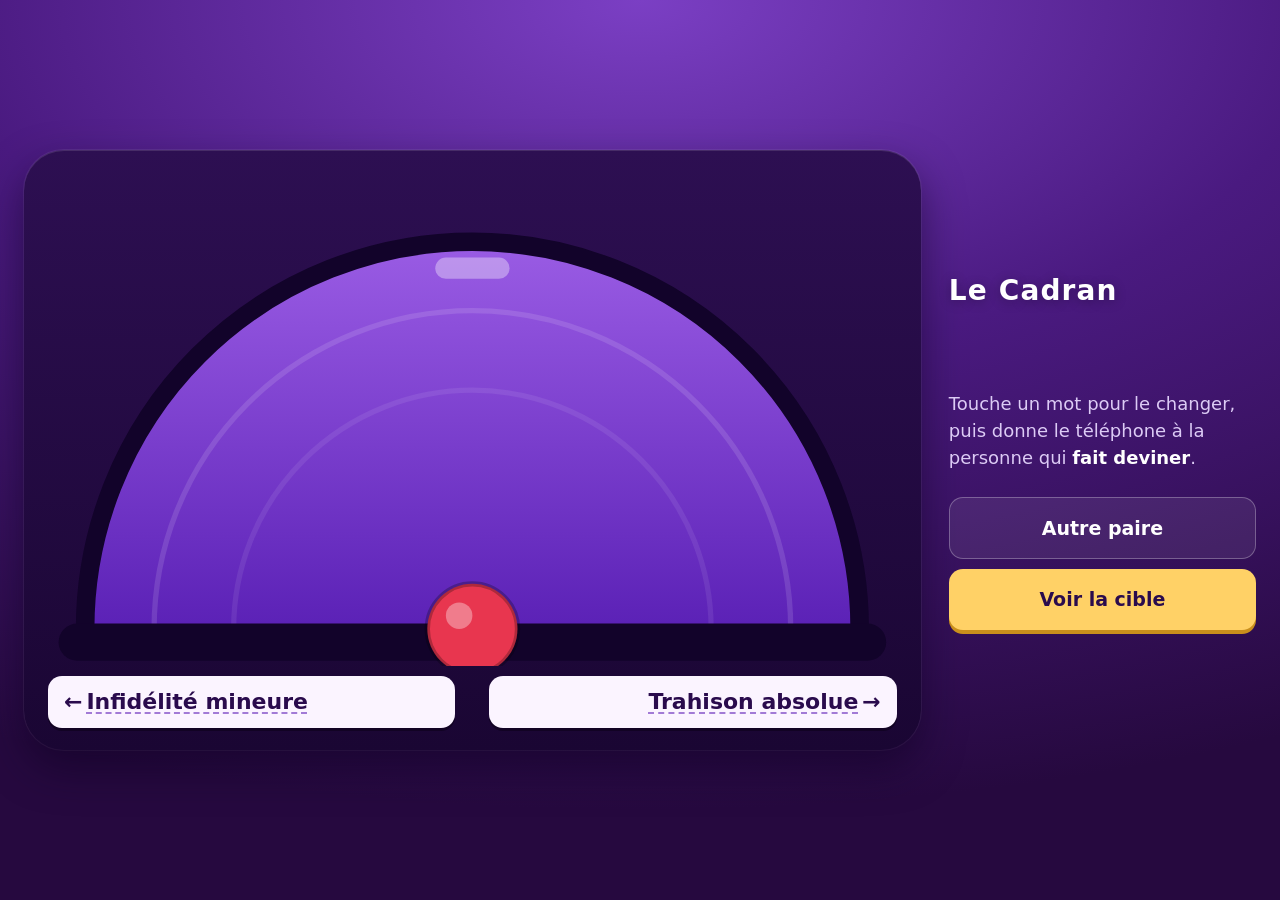
==== cadran-75ade0a53a/index.html @ 4a646d96 "Cadran: adult (18+) word pairs Co-Authored-By: Claude Opus 5.5 <noreply@anthropic.com>" ====
<!doctype html>
<html lang="fr">
<head>
<meta charset="utf-8">
<meta name="viewport" content="width=device-width, initial-scale=1, viewport-fit=cover">
<meta name="robots" content="noindex, nofollow">
<title>Le Cadran</title>
<style>
  /* thème violet fixe : c'est le plateau du jeu, pas une page de texte */
  :root {
    color-scheme: dark;
    --txt: #fff; --mute: #dccbf5; --line: rgb(255 255 255 / .28);
    --accent: #ffd166; --accent-txt: #2a0b4d;
  }
  * { box-sizing: border-box; }
  html, body { height: 100%; }
  body {
    -webkit-user-select: none; user-select: none;
    margin: 0; color: var(--txt);
    background: #3b1366 radial-gradient(120% 90% at 50% 0%, #7b3fc4 0%, #4a1a80 45%, #26093f 100%) fixed;
    font: 16px/1.5 system-ui, -apple-system, "Segoe UI", sans-serif;
  }
  main {
    max-width: 1000px; height: 100svh; margin: 0 auto; padding: 24px 16px 32px;
    display: flex; flex-direction: column; gap: 18px;
  }
  .cote { display: contents; }
  h1 { order: -1; font-size: 22px; margin: 0; letter-spacing: .04em; text-shadow: 0 2px 12px rgb(0 0 0 / .3); }
  button { font: inherit; color: inherit; }

  .boitier {
    max-width: 100%; margin: 0 auto;
    background: linear-gradient(#2d0f52, #1a0633);
    border-radius: 28px; padding: 18px 14px 14px;
    box-shadow: 0 18px 40px rgb(15 0 35 / .55), 0 0 0 1px rgb(255 255 255 / .08), inset 0 1px 0 rgb(255 255 255 / .12);
  }
  svg#cadran { display: block; width: 100%; height: auto; touch-action: none; user-select: none; -webkit-user-select: none; }
  svg#cadran.drag { cursor: grab; }
  svg#cadran.drag:active { cursor: grabbing; }
  #cadran:focus { outline: none; }
  #cadran:focus-visible #bord { stroke: #ffd166; }

  #volet {
    transform-box: view-box; transform-origin: 160px 170px;
    transition: transform .9s cubic-bezier(.6, 0, .25, 1);
  }
  #volet.ouvert { transform: rotate(-180deg); }
  #aiguille { transition: opacity .25s; }

  .resultat { font-size: 24px; font-weight: 800; text-align: center; margin: 0; line-height: 1.3; min-height: 1.3em; color: #ffd166; }
  .resultat.vide { visibility: hidden; }
  .consigne { margin: 0; text-align: center; color: var(--mute); min-height: 3em; }
  .consigne b { color: var(--txt); }

  .mots { display: flex; justify-content: space-between; gap: 10px; margin-top: 10px; }
  .mot {
    flex: 0 1 48%; min-width: 0; display: flex; align-items: center; gap: 4px; padding: 8px 10px;
    border-radius: 10px; font-weight: 800; font-size: 15px; line-height: 1.25;
    background: #fbf4ff; color: #2a0b4d; box-shadow: 0 3px 0 #120324;
  }
  .mot .champ {
    flex: 1; min-width: 0; overflow-wrap: anywhere; min-height: 1.25em;
    -webkit-user-select: text; user-select: text;
  }
  .mot.d .champ { text-align: right; }
  .mot .champ[contenteditable="plaintext-only"], .mot .champ[contenteditable="true"] {
    text-decoration: underline dashed #a27ad6 1.5px; text-underline-offset: 3px; cursor: text;
  }
  .mot .champ:focus { outline: none; text-decoration-style: solid; }

  .actions { display: flex; gap: 10px; justify-content: center; margin-top: auto; }
  .main-btn {
    border: 0; border-radius: 14px; padding: 15px 22px; cursor: pointer;
    background: var(--accent); color: var(--accent-txt); font-weight: 800; font-size: 17px;
    flex: 1 1 auto; max-width: 360px; box-shadow: 0 4px 0 #c98f1c;
  }
  .main-btn:active:not(:disabled) { transform: translateY(2px); box-shadow: 0 2px 0 #c98f1c; }
  .main-btn:disabled { opacity: .5; cursor: default; }
  .ghost {
    border: 1px solid var(--line); background: rgb(255 255 255 / .08); border-radius: 14px;
    padding: 14px 16px; cursor: pointer; font-weight: 700;
  }
  .ghost:hover { background: rgb(255 255 255 / .14); }

  @media (max-height: 560px) { main { padding-top: 10px; padding-bottom: 12px; gap: 10px; } h1 { display: none; } }

  @media (min-width: 800px) {
    main { padding-top: 32px; gap: 22px; }
    h1 { font-size: 28px; }
    .boitier { border-radius: 40px; padding: 28px 24px 22px; }
    .mot { font-size: 22px; padding: 12px 16px; border-radius: 14px; }
    .resultat { font-size: 32px; }
    .consigne { font-size: 18px; }
    .main-btn, .ghost { font-size: 19px; padding: 16px 28px; }
  }

  /* écran large et peu haut (PC, téléphone couché) : texte et boutons à côté du cadran */
  @media (min-width: 700px) and (min-aspect-ratio: 13/10) {
    main {
      max-width: 1500px; display: grid; grid-template-columns: minmax(0, 1fr) clamp(220px, 24vw, 320px);
      align-items: center; gap: 28px; padding: 20px 24px;
    }
    .cote { display: flex; flex-direction: column; gap: 18px; }
    .resultat, .consigne { text-align: left; }
    .actions { flex-direction: column; margin-top: 8px; }
    .main-btn, .ghost { max-width: none; flex: none; }
  }
  @media (min-width: 700px) and (min-aspect-ratio: 13/10) and (max-height: 560px) {
    h1 { display: none; }
    .cote { gap: 10px; }
    .consigne { min-height: 0; font-size: 15px; }
    .main-btn, .ghost { padding: 12px 16px; font-size: 16px; }
  }
</style>
</head>
<body>
<main>

  <div class="boitier">
    <svg id="cadran" viewBox="0 0 320 184" role="slider" aria-label="Aiguille du cadran"
         aria-valuemin="0" aria-valuemax="100" aria-valuenow="50">
      <defs>
        <clipPath id="haut"><rect x="0" y="0" width="320" height="170"/></clipPath>
        <radialGradient id="face" cx="50%" cy="100%" r="100%">
          <stop offset="0" stop-color="#fdf8ff"/>
          <stop offset="1" stop-color="#e6d5fb"/>
        </radialGradient>
        <linearGradient id="voletGrad" x1="0" x2="0" y1="0" y2="1">
          <stop offset="0" stop-color="#9b5de5"/>
          <stop offset="1" stop-color="#5b21b6"/>
        </linearGradient>
      </defs>

      <g clip-path="url(#haut)">
        <path d="M14 170 A146 146 0 0 1 306 170 Z" fill="url(#face)"/>
        <g id="graduations" stroke="#9d7cc9" stroke-width="1.5" stroke-linecap="round"></g>
        <g id="cible"></g>
        <g id="volet">
          <path d="M12 170 A148 148 0 0 1 308 170 Z" fill="url(#voletGrad)"/>
          <path d="M40 170 A120 120 0 0 1 280 170" fill="none" stroke="rgb(255 255 255 / .12)" stroke-width="2"/>
          <path d="M70 170 A90 90 0 0 1 250 170" fill="none" stroke="rgb(255 255 255 / .08)" stroke-width="2"/>
          <rect x="146" y="30" width="28" height="8" rx="4" fill="rgb(255 255 255 / .35)"/>
        </g>
      </g>
      <path id="bord" d="M14 170 A146 146 0 0 1 306 170" fill="none" stroke="#12032a" stroke-width="7"/>
      <rect x="4" y="168" width="312" height="14" rx="7" fill="#12032a"/>

      <g id="aiguille">
        <line x1="160" y1="170" x2="160" y2="34" stroke="#e8364f" stroke-width="5" stroke-linecap="round"/>
        <circle cx="160" cy="34" r="6" fill="#e8364f"/>
      </g>
      <circle cx="160" cy="170" r="17" fill="#e8364f"/>
      <circle cx="160" cy="170" r="17" fill="none" stroke="rgb(0 0 0 / .25)" stroke-width="2"/>
      <circle cx="155" cy="165" r="5" fill="rgb(255 255 255 / .35)"/>
    </svg>
    <div class="mots">
      <div class="mot g"><span aria-hidden="true">←</span><span class="champ" id="mot-g" role="textbox" aria-label="Mot de gauche"></span></div>
      <div class="mot d"><span class="champ" id="mot-d" role="textbox" aria-label="Mot de droite"></span><span aria-hidden="true">→</span></div>
    </div>
  </div>

  <div class="cote">
    <h1>Le Cadran</h1>
    <p class="resultat vide" id="resultat" aria-live="polite"></p>
    <p class="consigne" id="consigne"></p>
    <div class="actions" id="actions"></div>
  </div>
</main>


<script>
(() => {
  const CX = 160, CY = 170, R = 146;
  const $ = (id) => document.getElementById(id);
  const svg = $("cadran"), gCible = $("cible"), aig = $("aiguille"), volet = $("volet");
  const consigne = $("consigne"), resultat = $("resultat"), actions = $("actions");
  const DUREE_VOLET = 900;

  // angle a : 0 = tout à gauche, 180 = tout à droite
  const pt = (a, r = R) => {
    const t = (a * Math.PI) / 180;
    return [CX - r * Math.cos(t), CY - r * Math.sin(t)];
  };
  const part = (a1, a2) => {
    a1 = Math.max(0, a1); a2 = Math.min(180, a2);
    const [x1, y1] = pt(a1), [x2, y2] = pt(a2);
    return `M${CX} ${CY} L${x1.toFixed(1)} ${y1.toFixed(1)} A${R} ${R} 0 0 1 ${x2.toFixed(1)} ${y2.toFixed(1)} Z`;
  };

  let gr = "";
  for (let a = 0; a <= 180; a += 9) {
    const long = a % 45 === 0;
    const [x1, y1] = pt(a, R - (long ? 14 : 7)), [x2, y2] = pt(a, R - 2);
    gr += `<line x1="${x1.toFixed(1)}" y1="${y1.toFixed(1)}" x2="${x2.toFixed(1)}" y2="${y2.toFixed(1)}"/>`;
  }
  $("graduations").innerHTML = gr;

  let cible = 90, angle = 90, phase = "pret";

  // 5 bandes de 7° : 2 3 4 3 2
  const W = 7;
  const BANDES = [[-2.5, 2, "#ffd166"], [-1.5, 3, "#ff7aa8"], [-0.5, 4, "#6b6f76"], [0.5, 3, "#ff7aa8"], [1.5, 2, "#ffd166"]];
  function dessinerCible() {
    gCible.innerHTML = BANDES.map(([k, n, coul]) => {
      const a1 = cible + k * W, mid = a1 + W / 2;
      const [x, y] = pt(mid, R - 22);
      return `<path d="${part(a1, a1 + W)}" fill="${coul}" stroke="#fdf8ff" stroke-width=".8"/>
        <text x="${x.toFixed(1)}" y="${y.toFixed(1)}" transform="rotate(${(mid - 90).toFixed(1)} ${x.toFixed(1)} ${y.toFixed(1)})"
          text-anchor="middle" dominant-baseline="central" fill="#fff" font-size="13" font-weight="800"
          font-family="system-ui, sans-serif">${n}</text>`;
    }).join("");
  }

  const ouvrir = () => volet.classList.add("ouvert");
  const fermer = () => volet.classList.remove("ouvert");

  function placerAiguille(a) {
    angle = Math.max(0, Math.min(180, a));
    aig.setAttribute("transform", `rotate(${angle - 90} ${CX} ${CY})`);
    svg.setAttribute("aria-valuenow", Math.round((angle / 180) * 100));
  }
  const montrerAiguille = (v) => { aig.style.opacity = v ? 1 : 0; };

  // paires pour adultes (18+)
  const PAIRES = [
    ["Pas sexy du tout", "Ultra sexy"],
    ["Tue-l'amour", "Très excitant"],
    ["Soirée sage", "Soirée qui dégénère"],
    ["Sobre", "Complètement bourré"],
    ["Premier date raté", "Premier date parfait"],
    ["Ok au premier rendez-vous", "Jamais au premier rendez-vous"],
    ["Vanille", "Très coquin"],
    ["Honteux", "Assumé"],
    ["Red flag", "Green flag"],
    ["Plan d'un soir", "Relation sérieuse"],
    ["Ex à oublier", "Ex à recontacter"],
    ["Gênant au lit", "Talent caché au lit"],
    ["Se dit à sa mère", "Ne se dit jamais à sa mère"],
    ["Vrai pour tout le monde", "Fantasme bizarre"],
    ["Mauvaise gueule de bois", "Gueule de bois légère"],
    ["Alcool de lâche", "Alcool de guerrier"],
    ["Message à 3 h : mauvaise idée", "Message à 3 h : bonne idée"],
    ["Péché mignon", "Péché mortel"],
    ["Romantique", "Pervers"],
    ["Pas jaloux", "Jaloux maladif"],
    ["Nude ratée", "Nude réussie"],
    ["Vacances entre potes sages", "Vacances entre potes interdites aux parents"],
    ["Légal", "Illégal"],
    ["Pardonnable", "Impardonnable"],
    ["Infidélité mineure", "Trahison absolue"],
    ["Phrase de drague nulle", "Phrase de drague qui marche"],
    ["Sexy chez une femme", "Sexy chez un homme"],
    ["Turn-off", "Turn-on"],
    ["Tenue de soirée sage", "Tenue de soirée osée"],
    ["Ça se fait en public", "Ça se fait en privé"],
    ["Gros mot léger", "Pire insulte"],
    ["Secret à garder", "Secret à balancer"],
    ["Fierté de soirée", "Honte de soirée"],
    ["Mauvais coup", "Coup de l'année"],
    ["Signe qu'il/elle te kiffe", "Signe qu'il/elle s'en fout"],
    ["Sujet tabou", "Sujet normal"],
    ["Parfait pour un date", "À fuir pour un date"],
    ["Pas cher en soirée", "Ruine en soirée"],
    ["Odeur sexy", "Odeur tue-l'amour"],
    ["Fantasme courant", "Fantasme rare"],
    ["Bon pour le couple", "Détruit le couple"],
    ["Appli de rencontre : swipe gauche", "Swipe droite direct"],
    ["Mauvais baiser", "Baiser parfait"],
    ["Normal à 30 ans", "Inquiétant à 30 ans"],
    ["Ce que tu avoues", "Ce que tu nies jusqu'à la mort"],
    ["Calme au réveil", "Réveil après la soirée du siècle"],
    ["Cringe", "Charismatique"],
    ["Excuse bidon", "Excuse crédible"],
    ["Fête de famille", "Afterparty"],
    ["Tu peux le montrer à ton boss", "Tu supprimes ton historique"],
    ["Démon intérieur sage", "Démon intérieur déchaîné"],
    ["Chanson pour danser collé", "Chanson tue-l'ambiance"],
    ["Rupture propre", "Rupture catastrophique"],
    ["Coup d'un soir regretté", "Coup d'un soir assumé"],
  ];

  // "plaintext-only" évite le collage de mise en forme ; repli sur "true" sinon
  const editable = (() => { const t = document.createElement("span"); t.contentEditable = "plaintext-only"; return t.contentEditable === "plaintext-only" ? "plaintext-only" : "true"; })();
  for (const m of [document.getElementById("mot-g"), document.getElementById("mot-d")]) {
    m.addEventListener("keydown", (e) => { if (e.key === "Enter") { e.preventDefault(); m.blur(); } });
    m.addEventListener("input", () => { if (m.textContent.length > 40) m.textContent = m.textContent.slice(0, 40); });
  }
  let paquet = [];
  function nouvellePaire() {
    if (!paquet.length) paquet = shuffle(PAIRES.map((_, i) => i));
    const [a, b] = PAIRES[paquet.pop()];
    $("mot-g").textContent = a;
    $("mot-d").textContent = b;
    if (typeof ajuster === "function") ajuster();
  }
  function shuffle(t) {
    for (let i = t.length - 1; i > 0; i--) { const j = Math.floor(Math.random() * (i + 1)); [t[i], t[j]] = [t[j], t[i]]; }
    return t;
  }

  function bouton(txt, fn, cls = "main-btn", garder = false) {
    const b = document.createElement("button");
    b.className = cls; b.textContent = txt;
    b.onclick = () => { if (!garder) b.disabled = true; fn(); };
    actions.appendChild(b);
  }

  function aller(p) {
    phase = p;
    actions.innerHTML = "";
    resultat.classList.add("vide");
    svg.classList.toggle("drag", p === "devine");
    svg.tabIndex = p === "devine" ? 0 : -1;

    for (const m of [$("mot-g"), $("mot-d")]) {
      if (p === "pret") m.setAttribute("contenteditable", editable);
      else { m.removeAttribute("contenteditable"); m.blur(); }
    }
    if (p === "pret") {
      fermer(); montrerAiguille(false);
      gCible.innerHTML = "";
      consigne.innerHTML = "Touche un mot pour le changer, puis donne le téléphone à la personne qui <b>fait deviner</b>.";
      bouton("Autre paire", nouvellePaire, "ghost", true);
      bouton("Voir la cible", () => {
        cible = 2.5 * W + Math.random() * (180 - 5 * W);
        dessinerCible();
        aller("cible");
        ouvrir();
      });
    }

    if (p === "cible") {
      montrerAiguille(false);
      consigne.innerHTML = "Mémorise la cible et prépare <b>ton indice</b>.";
      bouton("Fermer le cadran", () => {
        placerAiguille(90);
        aller("devine");
      });
    }

    if (p === "devine") {
      fermer(); montrerAiguille(true);
      setTimeout(() => { if (phase === "devine") gCible.innerHTML = ""; }, DUREE_VOLET);
      consigne.innerHTML = "Discutez, puis <b>tournez l'aiguille</b> vers la cible.";
      bouton("Révéler", () => {
        dessinerCible();
        ouvrir();
        setTimeout(() => aller("revele"), DUREE_VOLET);
      });
    }

    if (p === "revele") {
      montrerAiguille(true);
      const ecart = Math.abs(angle - cible);
      resultat.textContent =
        ecart <= W / 2 ? "4 — en plein dans le mille !" :
        ecart <= 1.5 * W ? "3 — tout près !" :
        ecart <= 2.5 * W ? "2 — dans la zone" : "Raté";
      resultat.classList.remove("vide");
      consigne.innerHTML = cible > angle + W / 2 ? "La cible était plus à droite." :
                           cible < angle - W / 2 ? "La cible était plus à gauche." : "";
      bouton("Manche suivante", () => {
        nouvellePaire();
        fermer(); montrerAiguille(false);
        setTimeout(() => aller("pret"), DUREE_VOLET);
      });
    }
  }

  // ---- tourner l'aiguille ----
  function angleDepuis(e) {
    const r = svg.getBoundingClientRect();
    const x = ((e.clientX - r.left) / r.width) * 320;
    const y = ((e.clientY - r.top) / r.height) * 184;
    const dx = x - CX, dy = CY - y;
    if (dy <= 0) return dx < 0 ? 0 : 180;
    return (Math.atan2(dy, -dx) * 180) / Math.PI;
  }
  let tire = false;
  svg.addEventListener("pointerdown", (e) => {
    if (phase !== "devine") return;
    tire = true; svg.setPointerCapture(e.pointerId);
    placerAiguille(angleDepuis(e));
  });
  svg.addEventListener("pointermove", (e) => { if (tire) placerAiguille(angleDepuis(e)); });
  const lacher = () => { tire = false; };
  svg.addEventListener("pointerup", lacher);
  svg.addEventListener("pointercancel", lacher);
  svg.addEventListener("keydown", (e) => {
    if (phase !== "devine") return;
    const pas = e.shiftKey ? 10 : 2;
    if (e.key === "ArrowLeft" || e.key === "ArrowDown") { placerAiguille(angle - pas); e.preventDefault(); }
    if (e.key === "ArrowRight" || e.key === "ArrowUp") { placerAiguille(angle + pas); e.preventDefault(); }
  });

  // le cadran prend toute la place restante, sans jamais faire défiler la page
  const main = document.querySelector("main"), boitier = document.querySelector(".boitier");
  function ajuster() {
    svg.style.width = "0px"; svg.style.height = "0px"; main.style.height = "auto";
    const ms = getComputedStyle(main), cs = getComputedStyle(boitier);
    const padX = parseFloat(cs.paddingLeft) + parseFloat(cs.paddingRight);
    const cote = ms.display === "grid";
    // hauteur prise par tout sauf le dessin
    const fixe = cote ? boitier.offsetHeight + parseFloat(ms.paddingTop) + parseFloat(ms.paddingBottom) : main.scrollHeight;
    main.style.height = "";
    const colonne = cote ? parseFloat(ms.gridTemplateColumns) : main.clientWidth - parseFloat(ms.paddingLeft) - parseFloat(ms.paddingRight);
    const largeurMax = colonne - padX;
    const hauteurLibre = window.innerHeight - fixe;
    const w = Math.max(160, Math.min(largeurMax, (hauteurLibre * 320) / 184));
    svg.style.width = w + "px"; svg.style.height = (w * 184) / 320 + "px";
  }
  window.addEventListener("resize", ajuster);
  for (const m of [$("mot-g"), $("mot-d")]) m.addEventListener("input", ajuster);

  placerAiguille(90);
  nouvellePaire();
  aller("pret");
  ajuster();
  if (document.fonts) document.fonts.ready.then(ajuster);
})();
</script>
</body>
</html>
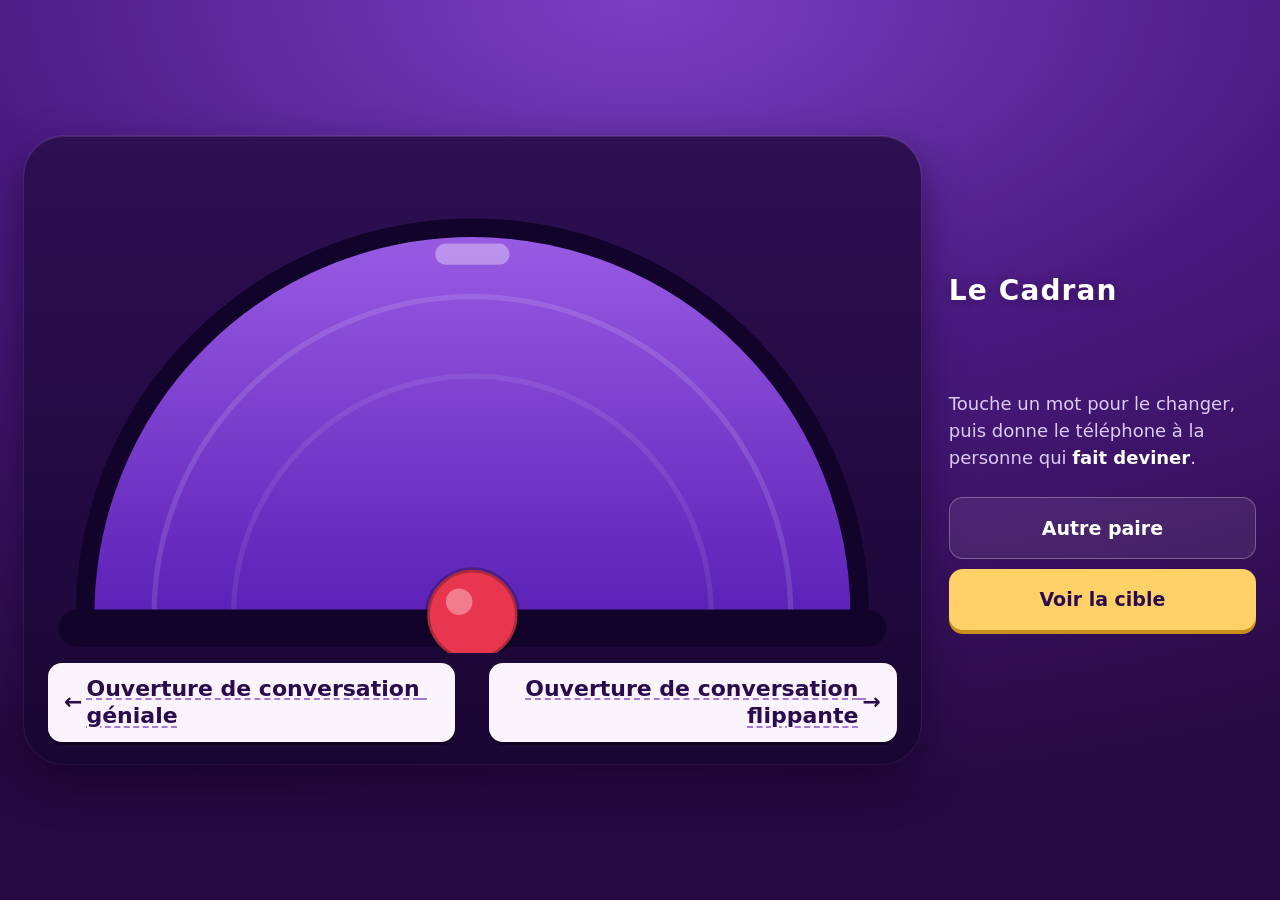
==== commit 8b2f35bb: "Cadran: ~100 more 18+ word pairs Co-Authored-By: Claude Opus 5.5 <noreply@anthropic.com>" ====
--- a/cadran-75ade0a53a/index.html
+++ b/cadran-75ade0a53a/index.html
@@ -277,6 +277,104 @@
     ["Chanson pour danser collé", "Chanson tue-l'ambiance"],
     ["Rupture propre", "Rupture catastrophique"],
     ["Coup d'un soir regretté", "Coup d'un soir assumé"],
+    ["Pas bourré", "Bourré au point de pleurer"],
+    ["Shot facile à boire", "Shot qui brûle l'âme"],
+    ["Soirée qui finit à 23 h", "Soirée qui finit au petit-déj"],
+    ["Bisou sur la joue", "Galoche monumentale"],
+    ["Flirt innocent", "Drague lourde"],
+    ["Tenue de nuit tue-l'amour", "Lingerie de compétition"],
+    ["Position facile", "Position de contorsionniste"],
+    ["Préliminaires zappés", "Préliminaires d'une heure"],
+    ["Rapide", "Marathon"],
+    ["Bruyant au lit", "Silencieux au lit"],
+    ["Endroit normal pour le faire", "Endroit très risqué pour le faire"],
+    ["Jouet coquin basique", "Jouet coquin intimidant"],
+    ["Plan à trois : jamais", "Plan à trois : pourquoi pas"],
+    ["Sexto raté", "Sexto de génie"],
+    ["Ça m'excite", "Ça me dégoûte"],
+    ["Fantasme avouable", "Fantasme inavouable"],
+    ["Prénom sexy", "Prénom tue-l'amour"],
+    ["Métier sexy", "Métier pas sexy"],
+    ["Accent sexy", "Accent tue-l'amour"],
+    ["Partie du corps sexy", "Partie du corps pas sexy"],
+    ["Coup de foudre", "Coup d'un soir"],
+    ["Âge idéal pour se caser", "Âge où c'est trop tard"],
+    ["Rencard au resto", "Rencard Netflix and chill"],
+    ["Ghosting acceptable", "Ghosting impardonnable"],
+    ["Situationship", "Couple officiel"],
+    ["Ex qu'on recroise avec plaisir", "Ex qu'on fuit en courant"],
+    ["Mensonge pieux", "Gros mytho"],
+    ["Raison de rompre valable", "Raison de rompre ridicule"],
+    ["Cadeau de couple nul", "Cadeau de couple parfait"],
+    ["Belle-famille de rêve", "Belle-famille cauchemar"],
+    ["Dispute de couple futile", "Dispute de couple grave"],
+    ["Petite jalousie", "Crise de jalousie"],
+    ["Mot doux mignon", "Surnom gênant"],
+    ["Couple fusionnel", "Couple libre"],
+    ["Swipe par ennui", "Swipe par désespoir"],
+    ["Bio Tinder réussie", "Bio Tinder catastrophique"],
+    ["Photo de profil honnête", "Photo de profil mensongère"],
+    ["Ouverture de conversation géniale", "Ouverture de conversation flippante"],
+    ["Cocktail de fille", "Cocktail de bonhomme"],
+    ["Vin de qualité", "Vin de pique-nique"],
+    ["Bière légère", "Bière qui assomme"],
+    ["Jeu à boire gentil", "Jeu à boire violent"],
+    ["Boîte de nuit chic", "Boîte de nuit glauque"],
+    ["Danseur de soirée nul", "Roi de la piste"],
+    ["Karaoké honorable", "Karaoké humiliant"],
+    ["Photo de soirée flatteuse", "Photo de soirée à supprimer"],
+    ["Story à poster", "Story à ne jamais poster"],
+    ["Retour de soirée digne", "Retour de soirée en rampant"],
+    ["Malaise léger", "Malaise sur 10 ans"],
+    ["Excuse pour rentrer tôt", "Excuse pour ne pas rentrer"],
+    ["Lendemain productif", "Lendemain sur le canapé"],
+    ["Vomir : jamais", "Vomir : déjà fait en soirée"],
+    ["Petit joint", "Grosse bêtise"],
+    ["Illégal mais drôle", "Illégal et grave"],
+    ["Amende méritée", "Amende injuste"],
+    ["Bêtise d'ado", "Crime de guerre"],
+    ["Honte publique", "Honte privée"],
+    ["Secret de couple", "Secret de famille"],
+    ["Ce qu'on fait en vacances", "Ce qu'on dit aux parents"],
+    ["Délire entre potes", "Délire qui tourne mal"],
+    ["Pote de confiance", "Pote balance"],
+    ["Soirée pyjama", "Soirée open bar"],
+    ["Enterrement de vie de garçon sage", "EVG légendaire"],
+    ["EVJF mignon", "EVJF interdit"],
+    ["Mariage ennuyeux", "Mariage qui part en vrille"],
+    ["Rumeur crédible", "Rumeur absurde"],
+    ["Ragot inoffensif", "Ragot qui détruit des vies"],
+    ["Collègue sexy", "Collègue tue-l'amour"],
+    ["Pot de départ sage", "Pot de départ scandaleux"],
+    ["Message à son boss ok", "Message à son boss = démission"],
+    ["Historique de recherche normal", "Historique à brûler"],
+    ["Film à regarder en couple", "Film à regarder seul la nuit"],
+    ["Scène de film gênante en famille", "Scène de film ok en famille"],
+    ["Série romantique", "Série trash"],
+    ["Chanson sexy", "Chanson ridicule"],
+    ["Musique pour l'ambiance", "Musique qui casse tout"],
+    ["Odeur de lendemain", "Parfum de séduction"],
+    ["Défaut mignon", "Défaut rédhibitoire"],
+    ["Manie charmante", "Manie insupportable"],
+    ["Habitude sale", "Habitude saine"],
+    ["Péché acceptable", "Péché capital"],
+    ["Coupable", "Innocent"],
+    ["Plaisir coupable léger", "Plaisir coupable énorme"],
+    ["Ça passe à 20 ans", "Ça passe plus à 40 ans"],
+    ["Crise de la quarantaine légère", "Crise de la quarantaine totale"],
+    ["Conseil de mamie", "Conseil de pote bourré"],
+    ["Idée de 2 h du matin géniale", "Idée de 2 h du matin regrettable"],
+    ["Tatouage assumé", "Tatouage regretté"],
+    ["Piercing discret", "Piercing audacieux"],
+    ["Selfie miroir classe", "Selfie miroir gênant"],
+    ["Blague de beauf", "Humour raffiné"],
+    ["Blague de cul drôle", "Blague de cul lourde"],
+    ["Insulte affectueuse", "Insulte qui fait mal"],
+    ["Excuse sincère", "Excuse bidon de lendemain"],
+    ["Rendez-vous chez les beaux-parents réussi", "Rendez-vous chez les beaux-parents raté"],
+    ["Strip-poker : jamais", "Strip-poker : toujours partant"],
+    ["Action ou vérité soft", "Action ou vérité hardcore"],
+    ["Je n'ai jamais… facile", "Je n'ai jamais… gênant"],
   ];
 
   // "plaintext-only" évite le collage de mise en forme ; repli sur "true" sinon
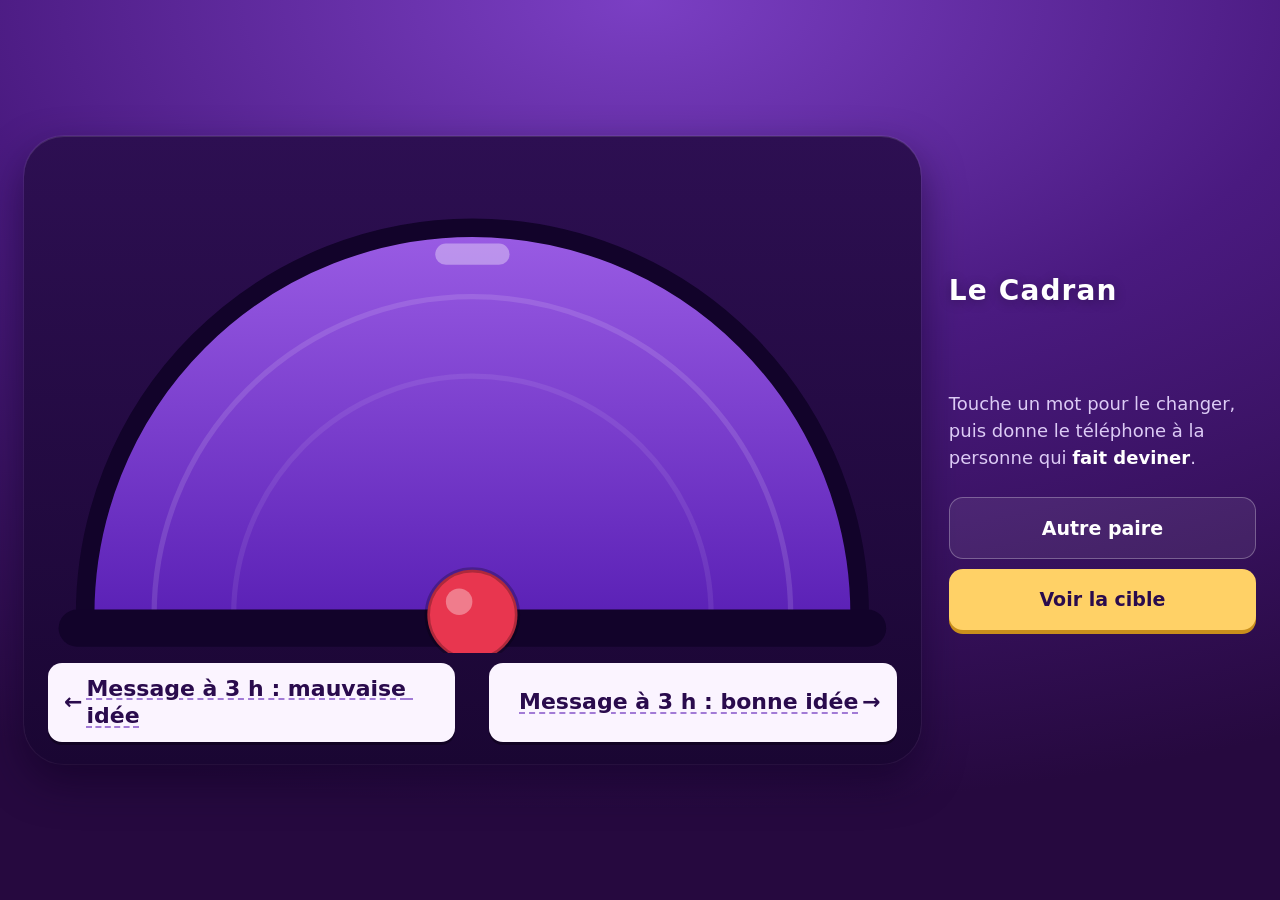
==== commit b4b15bf4: "Cadran: drop weak/party-aftermath word pairs Co-Authored-By: Claude Opus 5.5 <noreply@anthropic.com>" ====
--- a/cadran-75ade0a53a/index.html
+++ b/cadran-75ade0a53a/index.html
@@ -225,7 +225,6 @@
   const PAIRES = [
     ["Pas sexy du tout", "Ultra sexy"],
     ["Tue-l'amour", "Très excitant"],
-    ["Soirée sage", "Soirée qui dégénère"],
     ["Sobre", "Complètement bourré"],
     ["Premier date raté", "Premier date parfait"],
     ["Ok au premier rendez-vous", "Jamais au premier rendez-vous"],
@@ -236,50 +235,32 @@
     ["Ex à oublier", "Ex à recontacter"],
     ["Gênant au lit", "Talent caché au lit"],
     ["Se dit à sa mère", "Ne se dit jamais à sa mère"],
-    ["Vrai pour tout le monde", "Fantasme bizarre"],
-    ["Mauvaise gueule de bois", "Gueule de bois légère"],
-    ["Alcool de lâche", "Alcool de guerrier"],
     ["Message à 3 h : mauvaise idée", "Message à 3 h : bonne idée"],
     ["Péché mignon", "Péché mortel"],
     ["Romantique", "Pervers"],
     ["Pas jaloux", "Jaloux maladif"],
     ["Nude ratée", "Nude réussie"],
-    ["Vacances entre potes sages", "Vacances entre potes interdites aux parents"],
     ["Légal", "Illégal"],
     ["Pardonnable", "Impardonnable"],
     ["Infidélité mineure", "Trahison absolue"],
     ["Phrase de drague nulle", "Phrase de drague qui marche"],
-    ["Sexy chez une femme", "Sexy chez un homme"],
     ["Turn-off", "Turn-on"],
     ["Tenue de soirée sage", "Tenue de soirée osée"],
     ["Ça se fait en public", "Ça se fait en privé"],
-    ["Gros mot léger", "Pire insulte"],
     ["Secret à garder", "Secret à balancer"],
-    ["Fierté de soirée", "Honte de soirée"],
     ["Mauvais coup", "Coup de l'année"],
     ["Signe qu'il/elle te kiffe", "Signe qu'il/elle s'en fout"],
     ["Sujet tabou", "Sujet normal"],
     ["Parfait pour un date", "À fuir pour un date"],
-    ["Pas cher en soirée", "Ruine en soirée"],
     ["Odeur sexy", "Odeur tue-l'amour"],
     ["Fantasme courant", "Fantasme rare"],
     ["Bon pour le couple", "Détruit le couple"],
     ["Appli de rencontre : swipe gauche", "Swipe droite direct"],
     ["Mauvais baiser", "Baiser parfait"],
     ["Normal à 30 ans", "Inquiétant à 30 ans"],
-    ["Ce que tu avoues", "Ce que tu nies jusqu'à la mort"],
-    ["Calme au réveil", "Réveil après la soirée du siècle"],
     ["Cringe", "Charismatique"],
     ["Excuse bidon", "Excuse crédible"],
-    ["Fête de famille", "Afterparty"],
-    ["Tu peux le montrer à ton boss", "Tu supprimes ton historique"],
-    ["Démon intérieur sage", "Démon intérieur déchaîné"],
-    ["Chanson pour danser collé", "Chanson tue-l'ambiance"],
     ["Rupture propre", "Rupture catastrophique"],
-    ["Coup d'un soir regretté", "Coup d'un soir assumé"],
-    ["Pas bourré", "Bourré au point de pleurer"],
-    ["Shot facile à boire", "Shot qui brûle l'âme"],
-    ["Soirée qui finit à 23 h", "Soirée qui finit au petit-déj"],
     ["Bisou sur la joue", "Galoche monumentale"],
     ["Flirt innocent", "Drague lourde"],
     ["Tenue de nuit tue-l'amour", "Lingerie de compétition"],
@@ -297,7 +278,6 @@
     ["Métier sexy", "Métier pas sexy"],
     ["Accent sexy", "Accent tue-l'amour"],
     ["Partie du corps sexy", "Partie du corps pas sexy"],
-    ["Coup de foudre", "Coup d'un soir"],
     ["Âge idéal pour se caser", "Âge où c'est trop tard"],
     ["Rencard au resto", "Rencard Netflix and chill"],
     ["Ghosting acceptable", "Ghosting impardonnable"],
@@ -311,70 +291,34 @@
     ["Petite jalousie", "Crise de jalousie"],
     ["Mot doux mignon", "Surnom gênant"],
     ["Couple fusionnel", "Couple libre"],
-    ["Swipe par ennui", "Swipe par désespoir"],
     ["Bio Tinder réussie", "Bio Tinder catastrophique"],
     ["Photo de profil honnête", "Photo de profil mensongère"],
     ["Ouverture de conversation géniale", "Ouverture de conversation flippante"],
-    ["Cocktail de fille", "Cocktail de bonhomme"],
-    ["Vin de qualité", "Vin de pique-nique"],
-    ["Bière légère", "Bière qui assomme"],
-    ["Jeu à boire gentil", "Jeu à boire violent"],
-    ["Boîte de nuit chic", "Boîte de nuit glauque"],
-    ["Danseur de soirée nul", "Roi de la piste"],
-    ["Karaoké honorable", "Karaoké humiliant"],
-    ["Photo de soirée flatteuse", "Photo de soirée à supprimer"],
     ["Story à poster", "Story à ne jamais poster"],
-    ["Retour de soirée digne", "Retour de soirée en rampant"],
     ["Malaise léger", "Malaise sur 10 ans"],
-    ["Excuse pour rentrer tôt", "Excuse pour ne pas rentrer"],
-    ["Lendemain productif", "Lendemain sur le canapé"],
-    ["Vomir : jamais", "Vomir : déjà fait en soirée"],
-    ["Petit joint", "Grosse bêtise"],
-    ["Illégal mais drôle", "Illégal et grave"],
     ["Amende méritée", "Amende injuste"],
     ["Bêtise d'ado", "Crime de guerre"],
-    ["Honte publique", "Honte privée"],
-    ["Secret de couple", "Secret de famille"],
-    ["Ce qu'on fait en vacances", "Ce qu'on dit aux parents"],
-    ["Délire entre potes", "Délire qui tourne mal"],
     ["Pote de confiance", "Pote balance"],
-    ["Soirée pyjama", "Soirée open bar"],
-    ["Enterrement de vie de garçon sage", "EVG légendaire"],
-    ["EVJF mignon", "EVJF interdit"],
-    ["Mariage ennuyeux", "Mariage qui part en vrille"],
     ["Rumeur crédible", "Rumeur absurde"],
     ["Ragot inoffensif", "Ragot qui détruit des vies"],
     ["Collègue sexy", "Collègue tue-l'amour"],
-    ["Pot de départ sage", "Pot de départ scandaleux"],
-    ["Message à son boss ok", "Message à son boss = démission"],
     ["Historique de recherche normal", "Historique à brûler"],
-    ["Film à regarder en couple", "Film à regarder seul la nuit"],
-    ["Scène de film gênante en famille", "Scène de film ok en famille"],
     ["Série romantique", "Série trash"],
     ["Chanson sexy", "Chanson ridicule"],
-    ["Musique pour l'ambiance", "Musique qui casse tout"],
-    ["Odeur de lendemain", "Parfum de séduction"],
     ["Défaut mignon", "Défaut rédhibitoire"],
     ["Manie charmante", "Manie insupportable"],
     ["Habitude sale", "Habitude saine"],
     ["Péché acceptable", "Péché capital"],
     ["Coupable", "Innocent"],
-    ["Plaisir coupable léger", "Plaisir coupable énorme"],
-    ["Ça passe à 20 ans", "Ça passe plus à 40 ans"],
-    ["Crise de la quarantaine légère", "Crise de la quarantaine totale"],
-    ["Conseil de mamie", "Conseil de pote bourré"],
     ["Idée de 2 h du matin géniale", "Idée de 2 h du matin regrettable"],
     ["Tatouage assumé", "Tatouage regretté"],
     ["Piercing discret", "Piercing audacieux"],
     ["Selfie miroir classe", "Selfie miroir gênant"],
     ["Blague de beauf", "Humour raffiné"],
-    ["Blague de cul drôle", "Blague de cul lourde"],
     ["Insulte affectueuse", "Insulte qui fait mal"],
-    ["Excuse sincère", "Excuse bidon de lendemain"],
     ["Rendez-vous chez les beaux-parents réussi", "Rendez-vous chez les beaux-parents raté"],
     ["Strip-poker : jamais", "Strip-poker : toujours partant"],
     ["Action ou vérité soft", "Action ou vérité hardcore"],
-    ["Je n'ai jamais… facile", "Je n'ai jamais… gênant"],
   ];
 
   // "plaintext-only" évite le collage de mise en forme ; repli sur "true" sinon
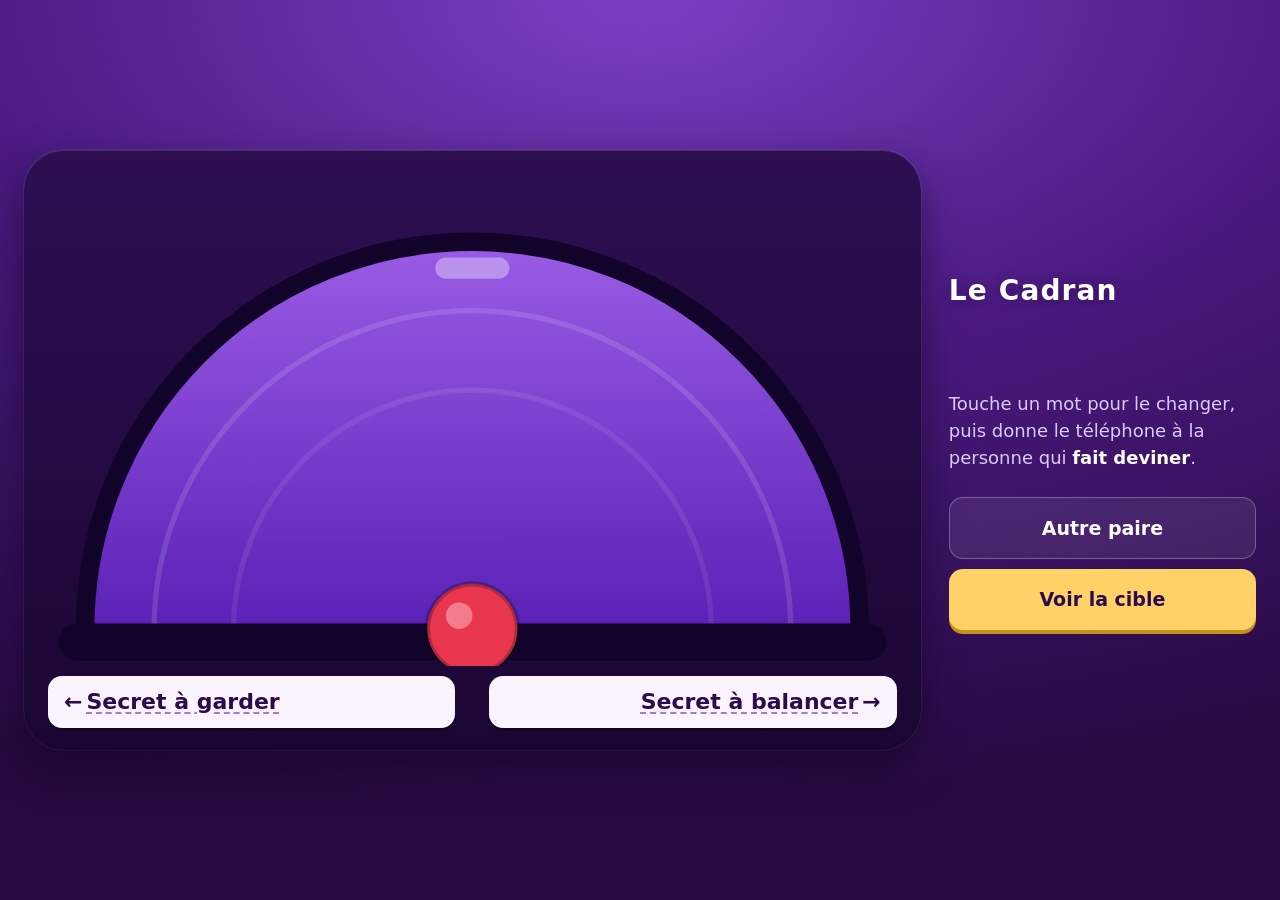
==== commit a92af2c7: "Cadran: remove 9 more word pairs Co-Authored-By: Claude Opus 5.5 <noreply@anthropic.com>" ====
--- a/cadran-75ade0a53a/index.html
+++ b/cadran-75ade0a53a/index.html
@@ -239,16 +239,13 @@
     ["Péché mignon", "Péché mortel"],
     ["Romantique", "Pervers"],
     ["Pas jaloux", "Jaloux maladif"],
-    ["Nude ratée", "Nude réussie"],
     ["Légal", "Illégal"],
     ["Pardonnable", "Impardonnable"],
     ["Infidélité mineure", "Trahison absolue"],
-    ["Phrase de drague nulle", "Phrase de drague qui marche"],
     ["Turn-off", "Turn-on"],
     ["Tenue de soirée sage", "Tenue de soirée osée"],
     ["Ça se fait en public", "Ça se fait en privé"],
     ["Secret à garder", "Secret à balancer"],
-    ["Mauvais coup", "Coup de l'année"],
     ["Signe qu'il/elle te kiffe", "Signe qu'il/elle s'en fout"],
     ["Sujet tabou", "Sujet normal"],
     ["Parfait pour un date", "À fuir pour un date"],
@@ -261,7 +258,6 @@
     ["Cringe", "Charismatique"],
     ["Excuse bidon", "Excuse crédible"],
     ["Rupture propre", "Rupture catastrophique"],
-    ["Bisou sur la joue", "Galoche monumentale"],
     ["Flirt innocent", "Drague lourde"],
     ["Tenue de nuit tue-l'amour", "Lingerie de compétition"],
     ["Position facile", "Position de contorsionniste"],
@@ -300,8 +296,6 @@
     ["Bêtise d'ado", "Crime de guerre"],
     ["Pote de confiance", "Pote balance"],
     ["Rumeur crédible", "Rumeur absurde"],
-    ["Ragot inoffensif", "Ragot qui détruit des vies"],
-    ["Collègue sexy", "Collègue tue-l'amour"],
     ["Historique de recherche normal", "Historique à brûler"],
     ["Série romantique", "Série trash"],
     ["Chanson sexy", "Chanson ridicule"],
@@ -312,12 +306,9 @@
     ["Coupable", "Innocent"],
     ["Idée de 2 h du matin géniale", "Idée de 2 h du matin regrettable"],
     ["Tatouage assumé", "Tatouage regretté"],
-    ["Piercing discret", "Piercing audacieux"],
-    ["Selfie miroir classe", "Selfie miroir gênant"],
     ["Blague de beauf", "Humour raffiné"],
     ["Insulte affectueuse", "Insulte qui fait mal"],
     ["Rendez-vous chez les beaux-parents réussi", "Rendez-vous chez les beaux-parents raté"],
-    ["Strip-poker : jamais", "Strip-poker : toujours partant"],
     ["Action ou vérité soft", "Action ou vérité hardcore"],
   ];
 
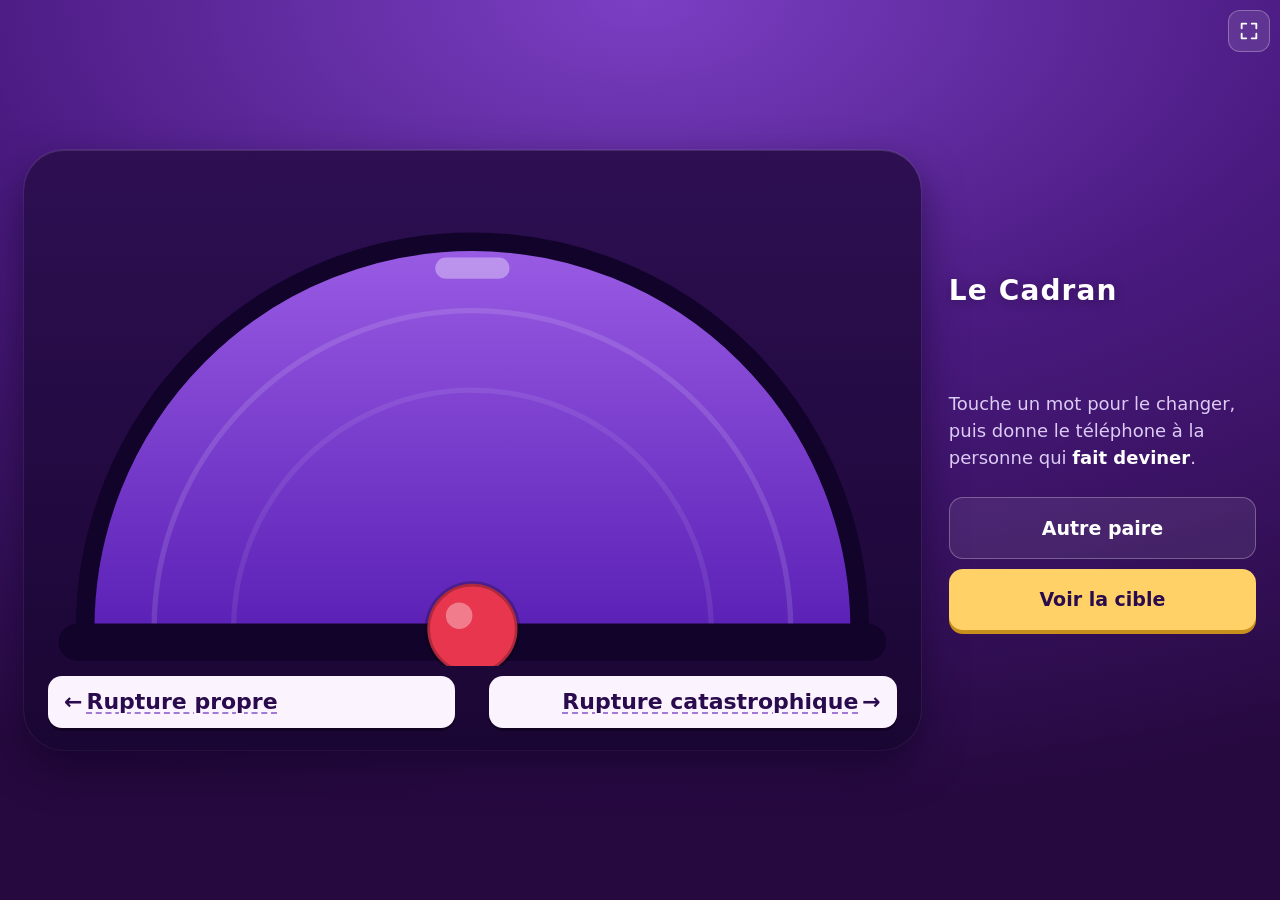
==== commit 4c1dde27: "Cadran: landscape on phones, fullscreen button, home-screen app mode Co-Authored-By: Claude Opus 5.5" ====
--- a/cadran-75ade0a53a/index.html
+++ b/cadran-75ade0a53a/index.html
@@ -4,6 +4,12 @@
 <meta charset="utf-8">
 <meta name="viewport" content="width=device-width, initial-scale=1, viewport-fit=cover">
 <meta name="robots" content="noindex, nofollow">
+<meta name="theme-color" content="#3b1366">
+<meta name="mobile-web-app-capable" content="yes">
+<meta name="apple-mobile-web-app-capable" content="yes">
+<meta name="apple-mobile-web-app-status-bar-style" content="black-translucent">
+<meta name="apple-mobile-web-app-title" content="Cadran">
+<link rel="manifest" href="manifest.webmanifest">
 <title>Le Cadran</title>
 <style>
   /* thème violet fixe : c'est le plateau du jeu, pas une page de texte */
@@ -21,7 +27,8 @@
     font: 16px/1.5 system-ui, -apple-system, "Segoe UI", sans-serif;
   }
   main {
-    max-width: 1000px; height: 100svh; margin: 0 auto; padding: 24px 16px 32px;
+    max-width: 1000px; height: 100svh; margin: 0 auto;
+    padding: max(24px, env(safe-area-inset-top)) max(16px, env(safe-area-inset-right)) max(32px, env(safe-area-inset-bottom)) max(16px, env(safe-area-inset-left));
     display: flex; flex-direction: column; gap: 18px;
   }
   .cote { display: contents; }
@@ -98,7 +105,8 @@
   @media (min-width: 700px) and (min-aspect-ratio: 13/10) {
     main {
       max-width: 1500px; display: grid; grid-template-columns: minmax(0, 1fr) clamp(220px, 24vw, 320px);
-      align-items: center; gap: 28px; padding: 20px 24px;
+      align-items: center; gap: 28px;
+      padding: max(16px, env(safe-area-inset-top)) max(24px, env(safe-area-inset-right)) max(16px, env(safe-area-inset-bottom)) max(24px, env(safe-area-inset-left));
     }
     .cote { display: flex; flex-direction: column; gap: 18px; }
     .resultat, .consigne { text-align: left; }
@@ -110,10 +118,69 @@
     .cote { gap: 10px; }
     .consigne { min-height: 0; font-size: 15px; }
     .main-btn, .ghost { padding: 12px 16px; font-size: 16px; }
-  }
+    .boitier { border-radius: 24px; padding: 12px 12px 10px; }
+    .mot { font-size: 16px; padding: 6px 10px; border-radius: 10px; }
+    .mots { margin-top: 6px; }
+  }
+
+  .pe {
+    position: fixed; z-index: 4; top: max(10px, env(safe-area-inset-top)); right: max(10px, env(safe-area-inset-right));
+    width: 42px; height: 42px; border-radius: 12px; border: 1px solid var(--line);
+    background: rgb(255 255 255 / .1); color: #fff; cursor: pointer; display: grid; place-items: center;
+  }
+  .pe svg { width: 22px; height: 22px; fill: none; stroke: currentColor; stroke-width: 2; stroke-linecap: round; stroke-linejoin: round; }
+  .pe[hidden] { display: none; }
+
+  .voile {
+    position: fixed; inset: 0; z-index: 6; display: none; place-items: center; text-align: center;
+    padding: 24px; background: #3b1366 radial-gradient(120% 90% at 50% 0%, #7b3fc4 0%, #4a1a80 45%, #26093f 100%);
+  }
+  .voile p { margin: 0 0 8px; font-size: 20px; font-weight: 800; }
+  .voile small { display: block; color: var(--mute); font-size: 15px; margin-bottom: 22px; max-width: 320px; }
+  .voile .tel { width: 72px; height: 72px; margin: 0 auto 18px; animation: tourne 2.4s ease-in-out infinite; }
+  .voile .tel svg { width: 100%; height: 100%; fill: none; stroke: #ffd166; stroke-width: 2; stroke-linecap: round; stroke-linejoin: round; }
+  @keyframes tourne { 0%, 25% { transform: rotate(0); } 55%, 100% { transform: rotate(-90deg); } }
+  .voile .actions { flex-direction: column; align-items: center; }
+  .voile .ghost { border: 0; background: none; text-decoration: underline; color: var(--mute); font-weight: 600; padding: 8px; }
+  /* téléphone tenu droit : on demande de le tourner */
+  @media (orientation: portrait) and (pointer: coarse) and (max-width: 600px) {
+    body:not(.portrait-ok) .voile.rotation { display: grid; }
+  }
+  .voile.ios.ouvert { display: grid; }
+  .voile ol { text-align: left; margin: 0 0 22px; padding-left: 22px; font-size: 16px; max-width: 320px; }
+  .voile ol li { margin: 6px 0; }
 </style>
 </head>
 <body>
+<button class="pe" id="pe" aria-label="Plein écran" title="Plein écran">
+  <svg viewBox="0 0 24 24"><path d="M4 9V4h5M20 9V4h-5M4 15v5h5M20 15v5h-5"/></svg>
+</button>
+
+<div class="voile rotation" id="voile-rotation">
+  <div>
+    <div class="tel"><svg viewBox="0 0 24 24"><rect x="7" y="2" width="10" height="20" rx="2.5"/><path d="M11 18.5h2"/></svg></div>
+    <p>Tourne ton téléphone</p>
+    <small>Le jeu se joue à l'horizontale.</small>
+    <div class="actions">
+      <button class="main-btn" id="rot-pe">Plein écran à l'horizontale</button>
+      <button class="ghost" id="rot-ok">Jouer quand même à la verticale</button>
+    </div>
+  </div>
+</div>
+
+<div class="voile ios" id="voile-ios">
+  <div>
+    <p>Plein écran sur iPhone</p>
+    <small>Safari ne permet pas le plein écran d'une page. Pour cacher la barre d'adresse :</small>
+    <ol>
+      <li>Touche le bouton <b>Partager</b> de Safari.</li>
+      <li>Choisis <b>Sur l'écran d'accueil</b>, puis <b>Ajouter</b>.</li>
+      <li>Ouvre le jeu depuis la nouvelle icône : il s'affiche sans barre.</li>
+    </ol>
+    <div class="actions"><button class="main-btn" id="ios-ok">Compris</button></div>
+  </div>
+</div>
+
 <main>
 
   <div class="boitier">
@@ -443,6 +510,37 @@
     svg.style.width = w + "px"; svg.style.height = (w * 184) / 320 + "px";
   }
   window.addEventListener("resize", ajuster);
+
+  // ---- plein écran + paysage ----
+  const racine = document.documentElement;
+  const peDispo = !!(document.fullscreenEnabled || document.webkitFullscreenEnabled);
+  const autonome = matchMedia("(display-mode: fullscreen), (display-mode: standalone)").matches || navigator.standalone === true;
+  const estIOS = /iP(hone|od|ad)/.test(navigator.userAgent) || (navigator.userAgent.includes("Mac") && "ontouchend" in document);
+  const enPE = () => !!(document.fullscreenElement || document.webkitFullscreenElement);
+  async function pleinEcran() {
+    if (peDispo) {
+      try {
+        if (enPE()) { await (document.exitFullscreen || document.webkitExitFullscreen).call(document); return; }
+        await (racine.requestFullscreen || racine.webkitRequestFullscreen).call(racine, { navigationUI: "hide" });
+        try { await screen.orientation.lock("landscape"); } catch {}
+      } catch {}
+    } else if (estIOS) {
+      $("voile-ios").classList.add("ouvert");
+    }
+  }
+  const pe = $("pe");
+  pe.hidden = autonome || (!peDispo && !estIOS);
+  pe.onclick = pleinEcran;
+  $("rot-pe").onclick = pleinEcran;
+  $("rot-pe").hidden = !peDispo && !estIOS;
+  $("rot-ok").onclick = () => document.body.classList.add("portrait-ok");
+  $("ios-ok").onclick = () => $("voile-ios").classList.remove("ouvert");
+  const majPE = () => {
+    pe.setAttribute("aria-label", enPE() ? "Quitter le plein écran" : "Plein écran");
+    setTimeout(ajuster, 150);
+  };
+  document.addEventListener("fullscreenchange", majPE);
+  document.addEventListener("webkitfullscreenchange", majPE);
   for (const m of [$("mot-g"), $("mot-d")]) m.addEventListener("input", ajuster);
 
   placerAiguille(90);
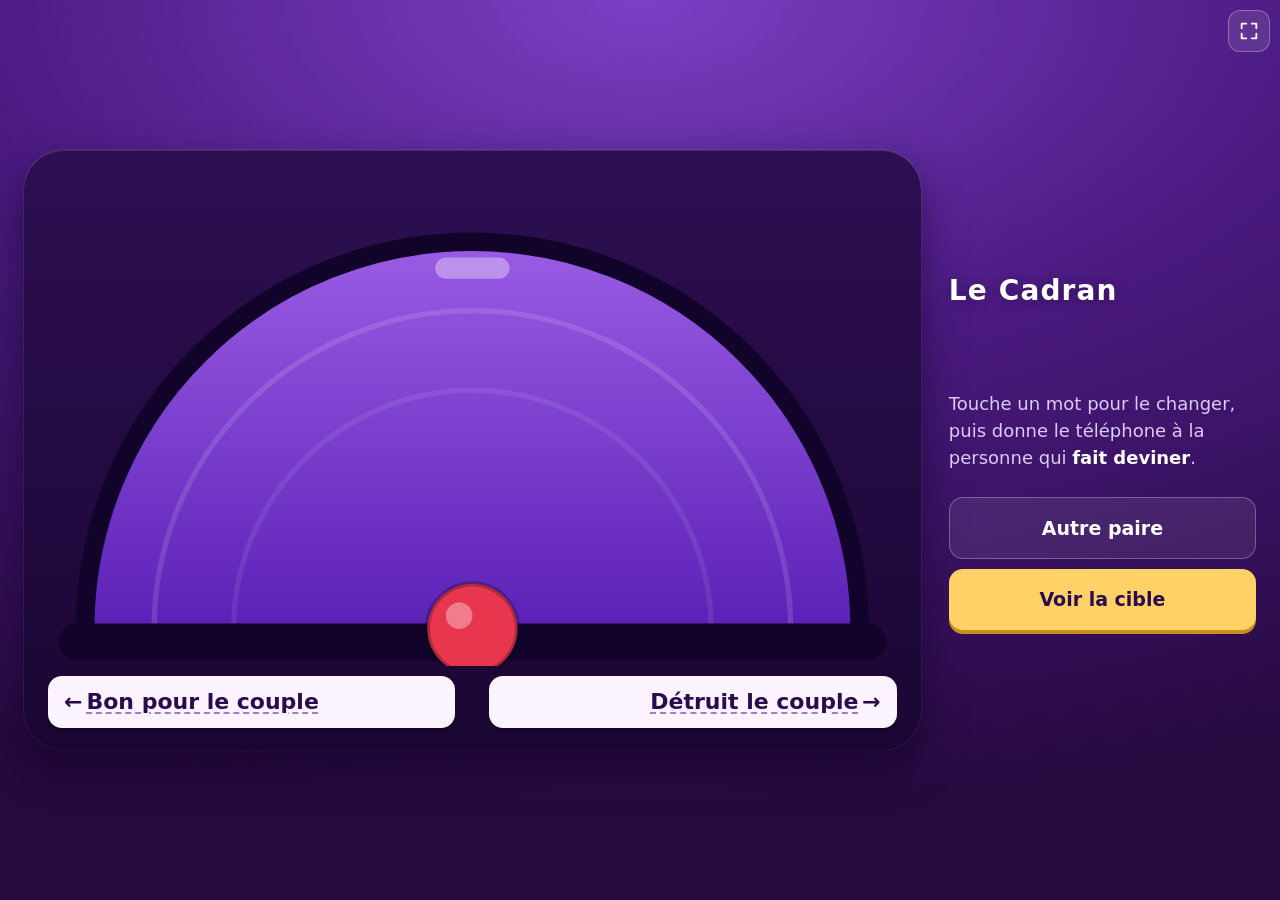
==== commit ae186200: "Cadran: drop iPhone add-to-home instructions, hide fullscreen button where unsupported Co-Authored-B" ====
--- a/cadran-75ade0a53a/index.html
+++ b/cadran-75ade0a53a/index.html
@@ -146,9 +146,6 @@
   @media (orientation: portrait) and (pointer: coarse) and (max-width: 600px) {
     body:not(.portrait-ok) .voile.rotation { display: grid; }
   }
-  .voile.ios.ouvert { display: grid; }
-  .voile ol { text-align: left; margin: 0 0 22px; padding-left: 22px; font-size: 16px; max-width: 320px; }
-  .voile ol li { margin: 6px 0; }
 </style>
 </head>
 <body>
@@ -165,19 +162,6 @@
       <button class="main-btn" id="rot-pe">Plein écran à l'horizontale</button>
       <button class="ghost" id="rot-ok">Jouer quand même à la verticale</button>
     </div>
-  </div>
-</div>
-
-<div class="voile ios" id="voile-ios">
-  <div>
-    <p>Plein écran sur iPhone</p>
-    <small>Safari ne permet pas le plein écran d'une page. Pour cacher la barre d'adresse :</small>
-    <ol>
-      <li>Touche le bouton <b>Partager</b> de Safari.</li>
-      <li>Choisis <b>Sur l'écran d'accueil</b>, puis <b>Ajouter</b>.</li>
-      <li>Ouvre le jeu depuis la nouvelle icône : il s'affiche sans barre.</li>
-    </ol>
-    <div class="actions"><button class="main-btn" id="ios-ok">Compris</button></div>
   </div>
 </div>
 
@@ -515,7 +499,6 @@
   const racine = document.documentElement;
   const peDispo = !!(document.fullscreenEnabled || document.webkitFullscreenEnabled);
   const autonome = matchMedia("(display-mode: fullscreen), (display-mode: standalone)").matches || navigator.standalone === true;
-  const estIOS = /iP(hone|od|ad)/.test(navigator.userAgent) || (navigator.userAgent.includes("Mac") && "ontouchend" in document);
   const enPE = () => !!(document.fullscreenElement || document.webkitFullscreenElement);
   async function pleinEcran() {
     if (peDispo) {
@@ -524,17 +507,15 @@
         await (racine.requestFullscreen || racine.webkitRequestFullscreen).call(racine, { navigationUI: "hide" });
         try { await screen.orientation.lock("landscape"); } catch {}
       } catch {}
-    } else if (estIOS) {
-      $("voile-ios").classList.add("ouvert");
     }
   }
   const pe = $("pe");
-  pe.hidden = autonome || (!peDispo && !estIOS);
+  // iPhone : Safari n'autorise pas le plein écran d'une page, donc pas de bouton qui ne marche pas
+  pe.hidden = autonome || !peDispo;
   pe.onclick = pleinEcran;
   $("rot-pe").onclick = pleinEcran;
-  $("rot-pe").hidden = !peDispo && !estIOS;
+  $("rot-pe").hidden = !peDispo;
   $("rot-ok").onclick = () => document.body.classList.add("portrait-ok");
-  $("ios-ok").onclick = () => $("voile-ios").classList.remove("ouvert");
   const majPE = () => {
     pe.setAttribute("aria-label", enPE() ? "Quitter le plein écran" : "Plein écran");
     setTimeout(ajuster, 150);
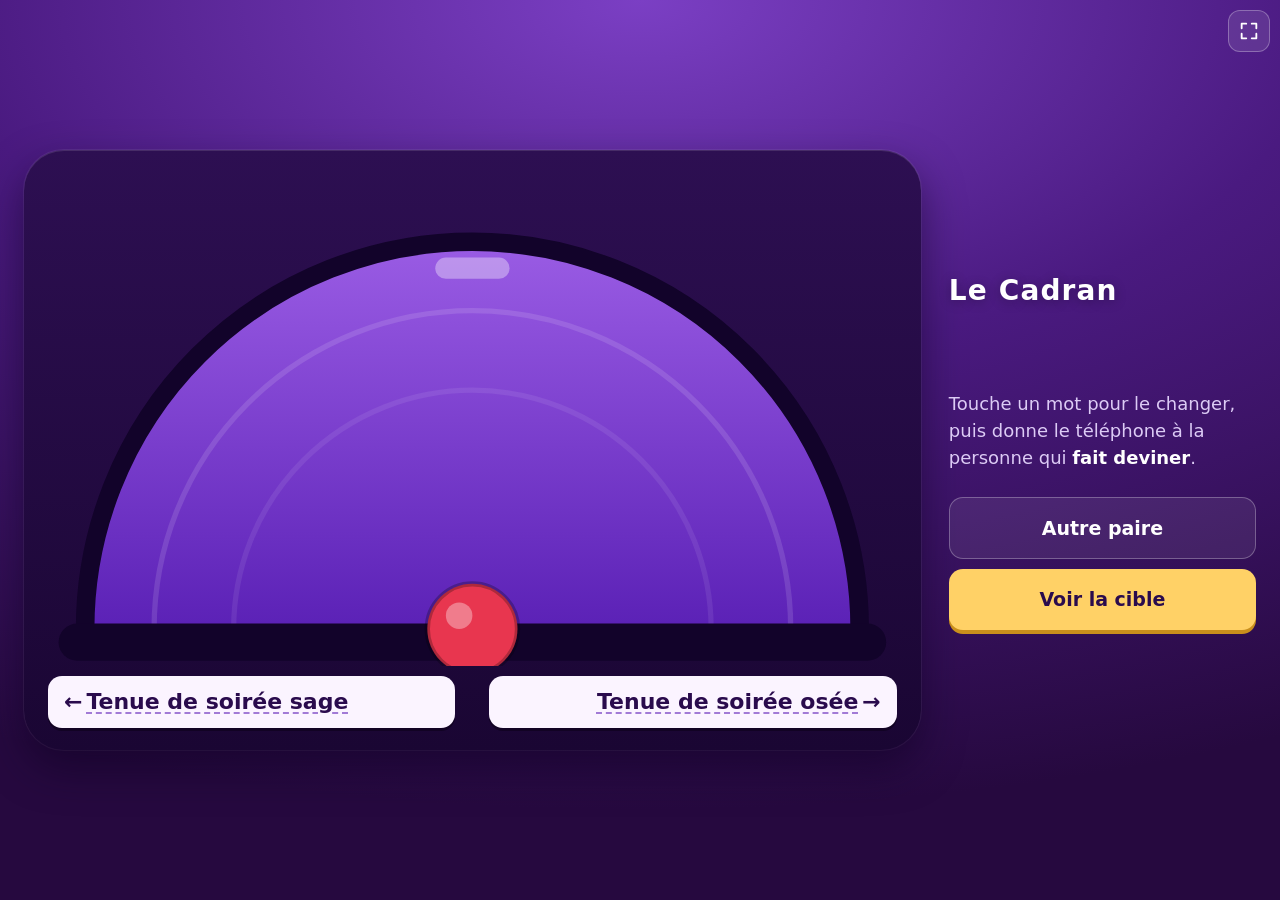
==== commit 583cbdc9: "Cadran: target can land on every graduation, bands clipped at the edges Co-Authored-By: Claude Opus " ====
--- a/cadran-75ade0a53a/index.html
+++ b/cadran-75ade0a53a/index.html
@@ -253,9 +253,14 @@
   const BANDES = [[-2.5, 2, "#ffd166"], [-1.5, 3, "#ff7aa8"], [-0.5, 4, "#6b6f76"], [0.5, 3, "#ff7aa8"], [1.5, 2, "#ffd166"]];
   function dessinerCible() {
     gCible.innerHTML = BANDES.map(([k, n, coul]) => {
-      const a1 = cible + k * W, mid = a1 + W / 2;
+      // bandes coupées au bord du cadran : la cible peut aller de 0 à 180
+      const a1 = Math.max(0, cible + k * W), a2 = Math.min(180, cible + (k + 1) * W);
+      if (a2 - a1 <= 0) return "";
+      const mid = (a1 + a2) / 2;
       const [x, y] = pt(mid, R - 22);
-      return `<path d="${part(a1, a1 + W)}" fill="${coul}" stroke="#fdf8ff" stroke-width=".8"/>
+      const forme = `<path d="${part(a1, a2)}" fill="${coul}" stroke="#fdf8ff" stroke-width=".8"/>`;
+      if (a2 - a1 < 3.5) return forme;
+      return `${forme}
         <text x="${x.toFixed(1)}" y="${y.toFixed(1)}" transform="rotate(${(mid - 90).toFixed(1)} ${x.toFixed(1)} ${y.toFixed(1)})"
           text-anchor="middle" dominant-baseline="central" fill="#fff" font-size="13" font-weight="800"
           font-family="system-ui, sans-serif">${n}</text>`;
@@ -406,7 +411,7 @@
       consigne.innerHTML = "Touche un mot pour le changer, puis donne le téléphone à la personne qui <b>fait deviner</b>.";
       bouton("Autre paire", nouvellePaire, "ghost", true);
       bouton("Voir la cible", () => {
-        cible = 2.5 * W + Math.random() * (180 - 5 * W);
+        cible = Math.random() * 180;
         dessinerCible();
         aller("cible");
         ouvrir();
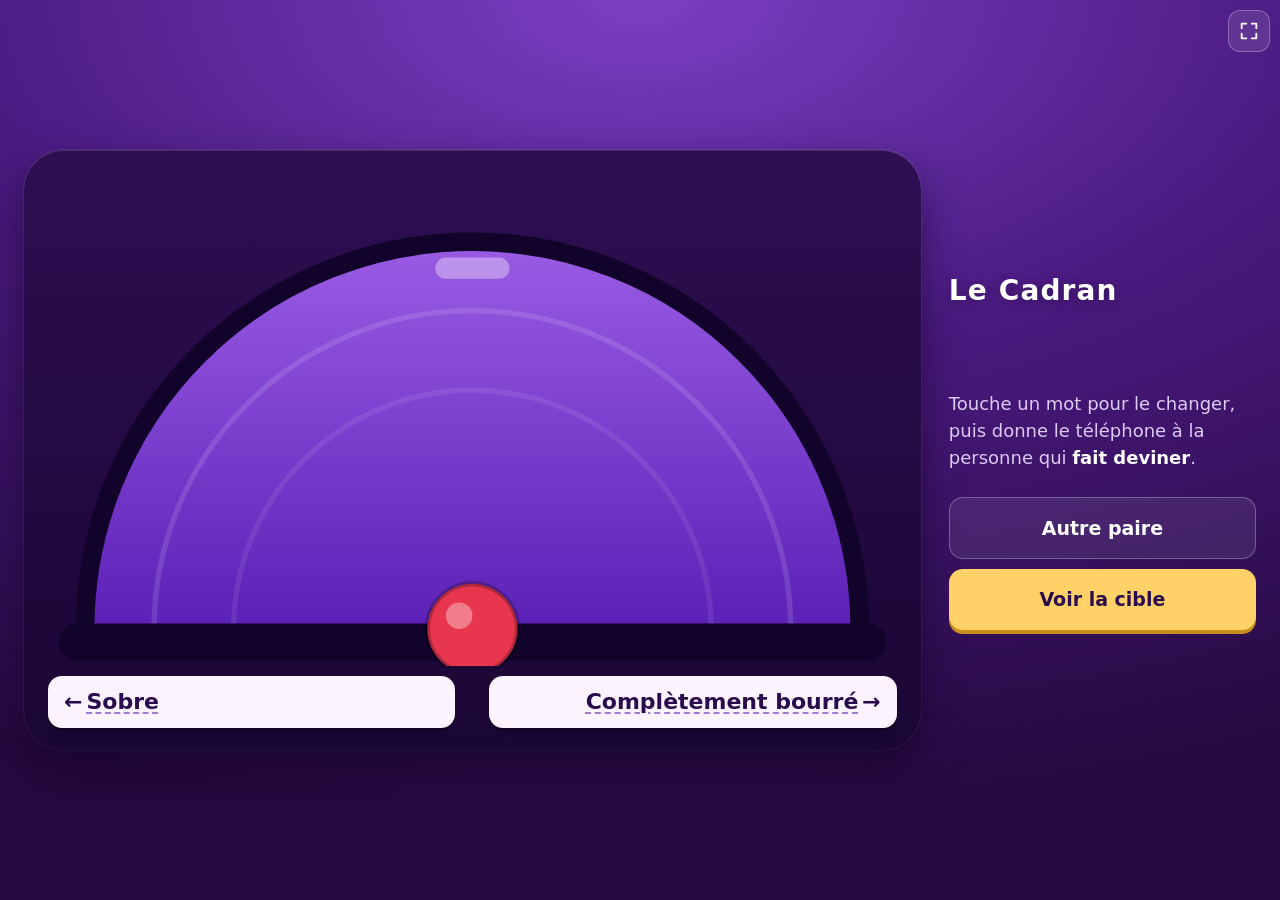
==== commit 59c265b0: "Cadran: keep the 4 fully visible at the edges, labels clear of the bottom bar Co-Authored-By: Claude" ====
--- a/cadran-75ade0a53a/index.html
+++ b/cadran-75ade0a53a/index.html
@@ -256,10 +256,11 @@
       // bandes coupées au bord du cadran : la cible peut aller de 0 à 180
       const a1 = Math.max(0, cible + k * W), a2 = Math.min(180, cible + (k + 1) * W);
       if (a2 - a1 <= 0) return "";
-      const mid = (a1 + a2) / 2;
+      // chiffre gardé loin de la barre du bas, et seulement si la bande est assez large
+      const mid = Math.max(4, Math.min(176, (a1 + a2) / 2));
       const [x, y] = pt(mid, R - 22);
       const forme = `<path d="${part(a1, a2)}" fill="${coul}" stroke="#fdf8ff" stroke-width=".8"/>`;
-      if (a2 - a1 < 3.5) return forme;
+      if (a2 - a1 < 6) return forme;
       return `${forme}
         <text x="${x.toFixed(1)}" y="${y.toFixed(1)}" transform="rotate(${(mid - 90).toFixed(1)} ${x.toFixed(1)} ${y.toFixed(1)})"
           text-anchor="middle" dominant-baseline="central" fill="#fff" font-size="13" font-weight="800"
@@ -411,7 +412,8 @@
       consigne.innerHTML = "Touche un mot pour le changer, puis donne le téléphone à la personne qui <b>fait deviner</b>.";
       bouton("Autre paire", nouvellePaire, "ghost", true);
       bouton("Voir la cible", () => {
-        cible = Math.random() * 180;
+        // le 4 reste entier : il peut toucher le bord sans passer sous la barre
+        cible = W / 2 + Math.random() * (180 - W);
         dessinerCible();
         aller("cible");
         ouvrir();
